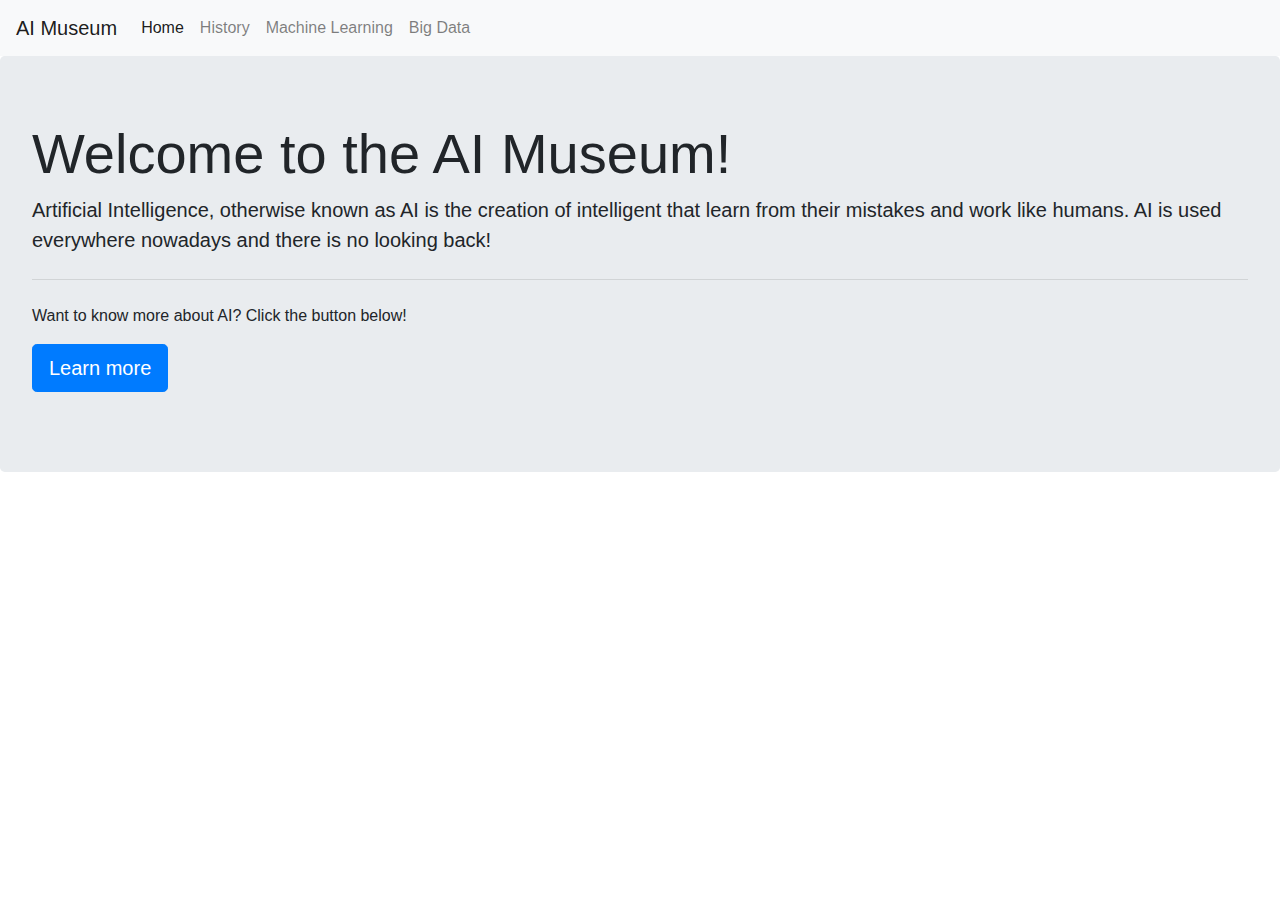
==== index.html @ 16e89c9d "basic home page, working on versioning" ====
<!DOCTYPE html>
<html>
  <head>
    <meta charset="UTF-8" />
    <title>Museum | Home</title>
    <link
      rel="stylesheet"
      href="https://maxcdn.bootstrapcdn.com/bootstrap/4.0.0/css/bootstrap.min.css"
      integrity="sha384-Gn5384xqQ1aoWXA+058RXPxPg6fy4IWvTNh0E263XmFcJlSAwiGgFAW/dAiS6JXm"
      crossorigin="anonymous"
    />
    <script src="https://ajax.googleapis.com/ajax/libs/jquery/3.1.0/jquery.min.js"></script>
  </head>
  <nav class="navbar navbar-expand-lg navbar-light bg-light">
    <a class="navbar-brand" href="/index.html">AI Museum</a>
    <button
      class="navbar-toggler"
      type="button"
      data-toggle="collapse"
      data-target="#navbarNavAltMarkup"
      aria-controls="navbarNavAltMarkup"
      aria-expanded="false"
      aria-label="Toggle navigation"
    >
      <span class="navbar-toggler-icon"></span>
    </button>
    <div class="collapse navbar-collapse" id="navbarNavAltMarkup">
      <div class="navbar-nav">
        <a class="nav-item nav-link active" href="#"
          >Home <span class="sr-only">(current)</span></a
        >
        <a class="nav-item nav-link" href="/history.html">History</a>
        <a class="nav-item nav-link" href="/machine-learning.html"
          >Machine Learning</a
        >
        <a class="nav-item nav-link" href="/big-data.html">Big Data</a>
      </div>
    </div>
  </nav>
  <body>
    <div class="jumbotron">
      <h1 class="display-4">Welcome to the AI Museum!</h1>
      <p class="lead">
        Artificial Intelligence, otherwise known as AI is the creation of
        intelligent that learn from their mistakes and work like humans. AI is
        used everywhere nowadays and there is no looking back!
      </p>
      <hr class="my-4" />
      <p>
        Want to know more about AI? Click the button below!
      </p>
      <p class="lead">
        <a class="btn btn-primary btn-lg" href="#" role="button">Learn more</a>
      </p>
    </div>
  </body>
</html>
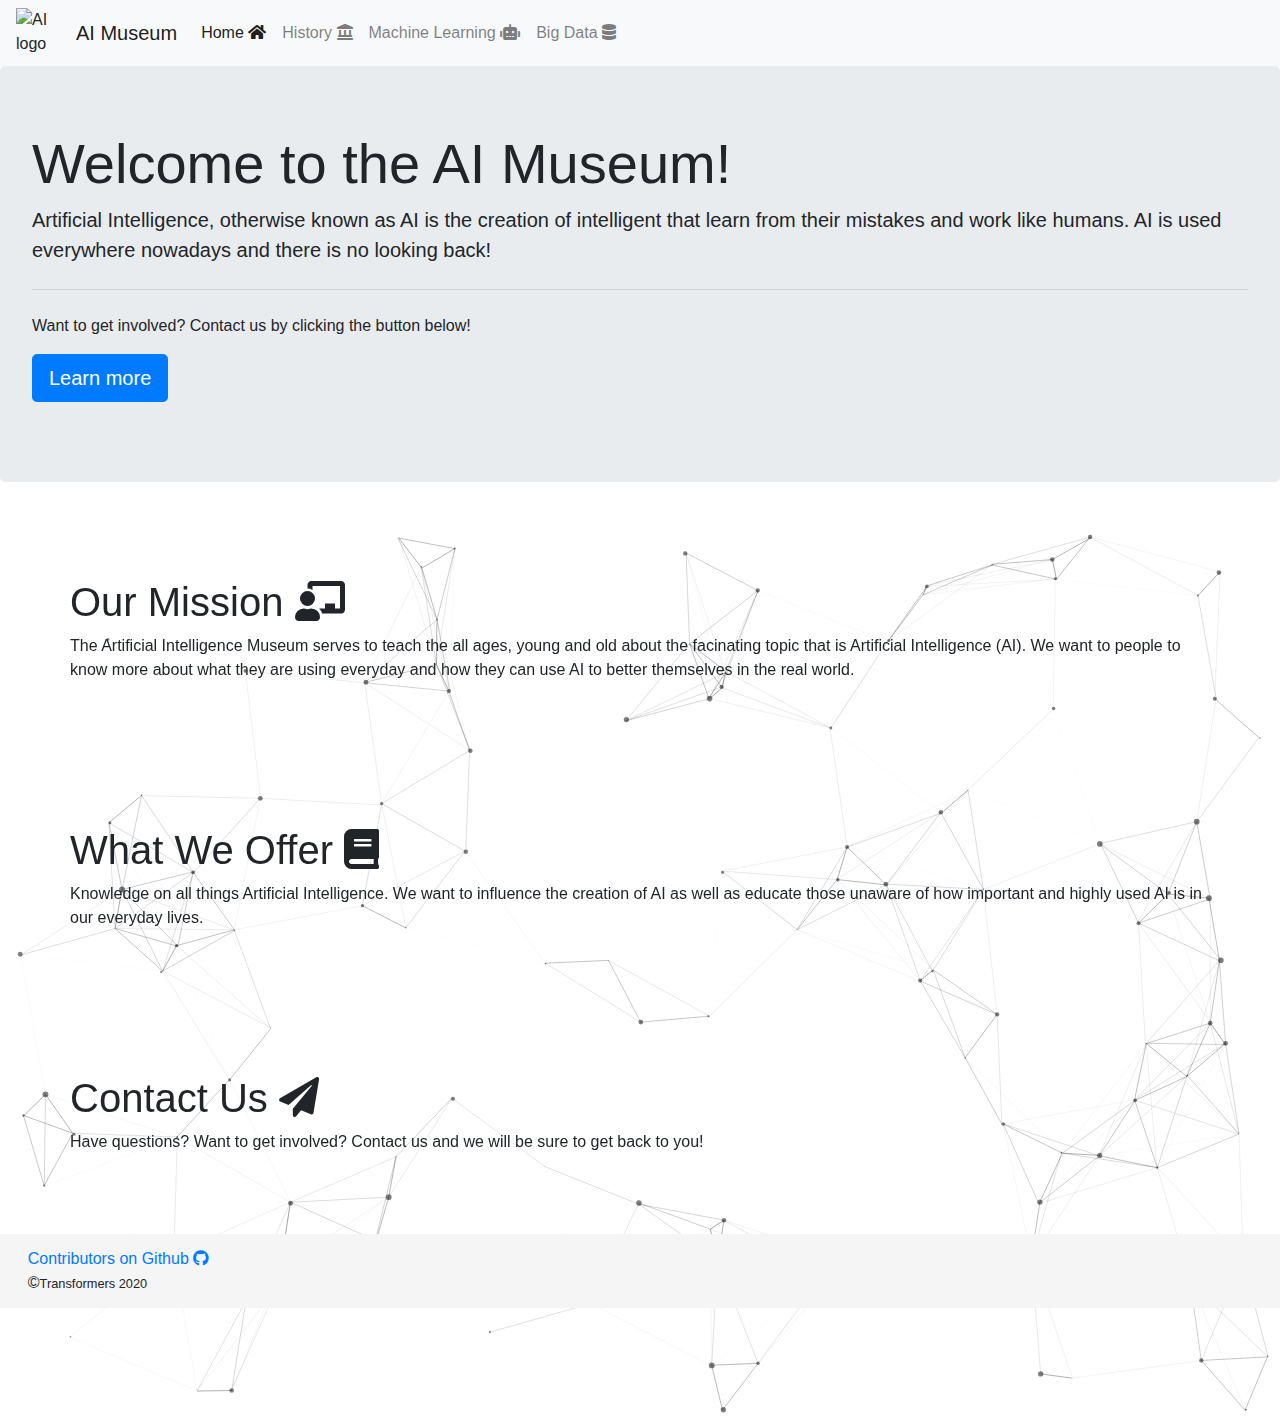
==== commit 8e07a4f4: "particles.js effect & section ++" ====
--- a/index.html
+++ b/index.html
@@ -1,57 +1,97 @@
 <!DOCTYPE html>
 <html>
-  <head>
-    <meta charset="UTF-8" />
-    <title>Museum | Home</title>
-    <link
-      rel="stylesheet"
-      href="https://maxcdn.bootstrapcdn.com/bootstrap/4.0.0/css/bootstrap.min.css"
-      integrity="sha384-Gn5384xqQ1aoWXA+058RXPxPg6fy4IWvTNh0E263XmFcJlSAwiGgFAW/dAiS6JXm"
-      crossorigin="anonymous"
-    />
-    <script src="https://ajax.googleapis.com/ajax/libs/jquery/3.1.0/jquery.min.js"></script>
-  </head>
-  <nav class="navbar navbar-expand-lg navbar-light bg-light">
-    <a class="navbar-brand" href="/index.html">AI Museum</a>
-    <button
-      class="navbar-toggler"
-      type="button"
-      data-toggle="collapse"
-      data-target="#navbarNavAltMarkup"
-      aria-controls="navbarNavAltMarkup"
-      aria-expanded="false"
-      aria-label="Toggle navigation"
-    >
-      <span class="navbar-toggler-icon"></span>
-    </button>
-    <div class="collapse navbar-collapse" id="navbarNavAltMarkup">
-      <div class="navbar-nav">
-        <a class="nav-item nav-link active" href="#"
-          >Home <span class="sr-only">(current)</span></a
-        >
-        <a class="nav-item nav-link" href="/history.html">History</a>
-        <a class="nav-item nav-link" href="/machine-learning.html"
-          >Machine Learning</a
-        >
-        <a class="nav-item nav-link" href="/big-data.html">Big Data</a>
+
+<head>
+  <meta charset="UTF-8" />
+  <title>Museum | Home</title>
+  <link rel="stylesheet" href="https://maxcdn.bootstrapcdn.com/bootstrap/4.0.0/css/bootstrap.min.css"
+    integrity="sha384-Gn5384xqQ1aoWXA+058RXPxPg6fy4IWvTNh0E263XmFcJlSAwiGgFAW/dAiS6JXm" crossorigin="anonymous" />
+  <link rel="stylesheet" href="https://cdnjs.cloudflare.com/ajax/libs/font-awesome/5.11.2/css/all.min.css" />
+  <link rel="stylesheet" href="styles/styles.css" />
+  <script src="https://ajax.googleapis.com/ajax/libs/jquery/3.1.0/jquery.min.js"></script>
+  <script src="js/particles.js"></script>
+</head>
+<script>
+  particlesJS.load('particles-js', 'assets/particles.json', function () {
+    console.log('callback - particles.js config loaded');
+  });
+</script>
+
+<nav class="navbar navbar-expand-lg navbar-light bg-light">
+  <img src="images/ai.png" height="50" width="50" alt="AI logo">
+  <a class="navbar-brand" href="/index.html">AI Museum</a>
+  <button class="navbar-toggler" type="button" data-toggle="collapse" data-target="#navbarNavAltMarkup"
+    aria-controls="navbarNavAltMarkup" aria-expanded="false" aria-label="Toggle navigation">
+    <span class="navbar-toggler-icon"></span>
+  </button>
+  <div class="collapse navbar-collapse" id="navbarNavAltMarkup">
+    <div class="navbar-nav">
+      <a class="nav-item nav-link active" href="#">Home <i class="fas fa-home"></i><span
+          class="sr-only">(current)</span></a>
+      <a class="nav-item nav-link" href="pages/history.html">History <i class="fas fa-landmark"></i></a>
+      <a class="nav-item nav-link" href="pages/machine-learning.html">Machine Learning <i class="fas fa-robot"></i></a>
+      <a class="nav-item nav-link" href="pages/big-data.html">Big Data <i class="fas fa-database"></i></a>
+    </div>
+  </div>
+</nav>
+
+<body>
+  <div class="jumbotron">
+    <h1 class="display-4">Welcome to the AI Museum!</h1>
+    <p class="lead">
+      Artificial Intelligence, otherwise known as AI is the creation of
+      intelligent that learn from their mistakes and work like humans. AI is
+      used everywhere nowadays and there is no looking back!
+    </p>
+    <hr class="my-4" />
+    <p>
+      Want to get involved? Contact us by clicking the button below!
+    </p>
+    <p class="lead">
+      <a class="btn btn-primary btn-lg learn-more" href="#contact" role="button">Learn more</a>
+    </p>
+  </div>
+  <div id="particles-js"></div>
+  <div class="container">
+    <h1 class="display-6">
+      Our Mission <i class="fas fa-chalkboard-teacher"></i>
+    </h1>
+    <p>
+      The Artificial Intelligence Museum serves to teach the all ages, young
+      and old about the facinating topic that is Artificial Intelligence (AI).
+      We want to people to know more about what they are using everyday and
+      how they can use AI to better themselves in the real world.
+    </p>
+  </div>
+
+  <div class="container">
+    <h1 class="display-6">
+      What We Offer <i class="fas fa-book"></i>
+    </h1>
+    <p>
+      Knowledge on all things Artificial Intelligence. We want to influence the creation of AI as well as educate those
+      unaware of how important and highly used AI is in our everyday lives.
+    </p>
+  </div>
+
+  <div class="container">
+    <div id="contact">
+      <h1 class="display-7">Contact Us <i class="fas fa-paper-plane"></i></h1>
+      <p>
+        Have questions? Want to get involved? Contact us and we will be sure
+        to get back to you!
+      </p>
+    </div>
+  </div>
+  <footer>
+    <div class="container-fluid">
+      <a href="https://github.com/cis2910ctransformers/cis2910ctransformers/graphs/contributors">Contributors on Github
+        <i class="fab fa-github"></i></a>
+      <div id="copyright">
+        &copy;<small>Transformers 2020</small>
       </div>
     </div>
-  </nav>
-  <body>
-    <div class="jumbotron">
-      <h1 class="display-4">Welcome to the AI Museum!</h1>
-      <p class="lead">
-        Artificial Intelligence, otherwise known as AI is the creation of
-        intelligent that learn from their mistakes and work like humans. AI is
-        used everywhere nowadays and there is no looking back!
-      </p>
-      <hr class="my-4" />
-      <p>
-        Want to know more about AI? Click the button below!
-      </p>
-      <p class="lead">
-        <a class="btn btn-primary btn-lg" href="#" role="button">Learn more</a>
-      </p>
-    </div>
-  </body>
-</html>
+  </footer>
+</body>
+
+</html>--- a/styles/styles.css
+++ b/styles/styles.css
@@ -0,0 +1,77 @@
+body,
+html {
+  scroll-behavior: smooth;
+  animation: fadeIn 1s ease-in-out;
+}
+
+.nav-link:hover {
+  animation: pulse 2s ease-in-out infinite;
+}
+
+#particles-js {
+  position: absolute;
+  height: 100%;
+  width: 100%;
+}
+
+.container {
+  position: relative;
+  padding: 5% 0 5% 0;
+}
+
+footer {
+  position: relative;
+  padding: 1%;
+  background-color: #f5f5f5;
+}
+
+ul.horizontal-list>li{
+  display:inline;
+}
+
+table{
+  margin-left: auto;
+  margin-right: auto;
+}
+thead,tbody, tfoot, tr, td, th{
+  border:1px solid darkgrey;
+  border-collapse: collapse;
+  padding:5px;
+  margin:5px;
+}
+
+table th{
+  text-align: center;
+  background-color: cadetblue;
+}
+tr:hover {
+  background-color: #f5f5f5;
+}
+
+nav>img{
+  margin-right: 10px;
+}
+
+@keyframes fadeIn {
+  from {
+    opacity: 0;
+  }
+  to {
+    opacity: 1;
+  }
+}
+
+@keyframes pulse {
+  0% {
+  -webkit-transform: scale3d(1, 1, 1);
+  transform: scale3d(1, 1, 1);
+  }
+  50% {
+  -webkit-transform: scale3d(1.05, 1.05, 1.05);
+  transform: scale3d(1.05, 1.05, 1.05);
+  }
+  100% {
+  -webkit-transform: scale3d(1, 1, 1);
+  transform: scale3d(1, 1, 1);
+  }
+  } 
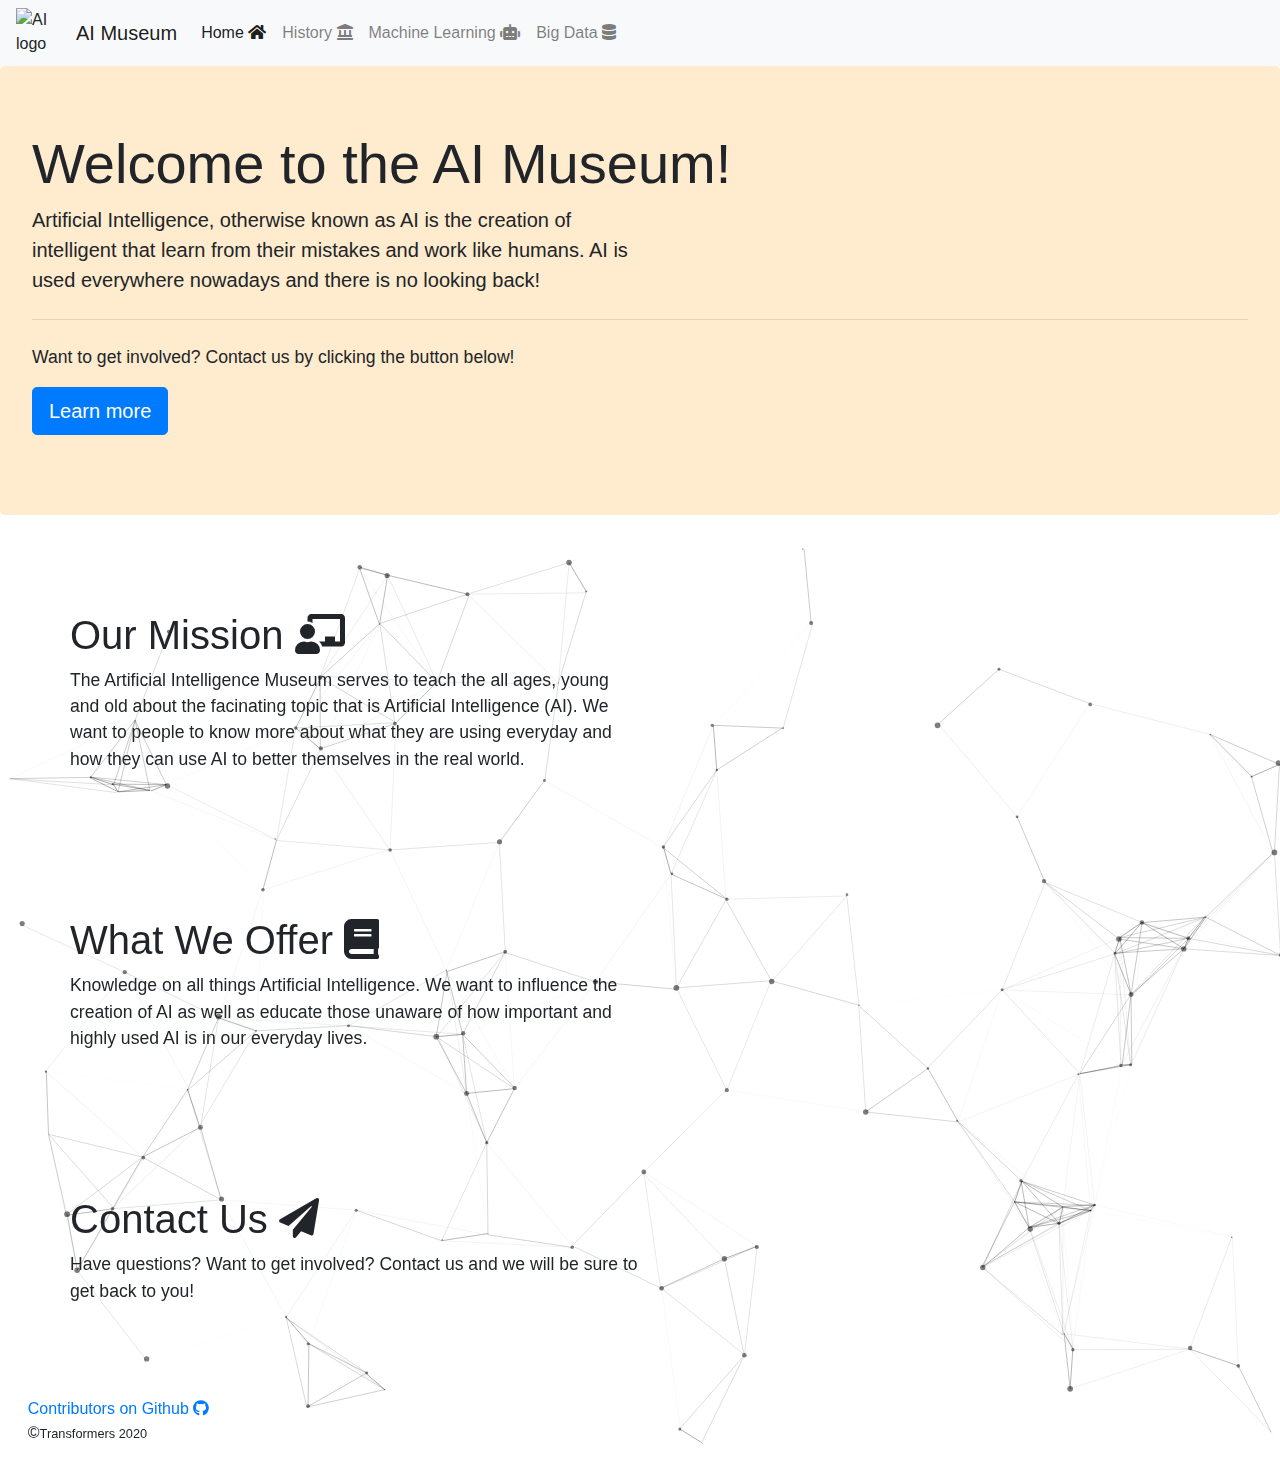
==== commit df7949ba: "major styles update" ====
--- a/index.html
+++ b/index.html
@@ -10,6 +10,7 @@
   <link rel="stylesheet" href="styles/styles.css" />
   <script src="https://ajax.googleapis.com/ajax/libs/jquery/3.1.0/jquery.min.js"></script>
   <script src="js/particles.js"></script>
+  <script src="../js/scroll.js"></script>
 </head>
 <script>
   particlesJS.load('particles-js', 'assets/particles.json', function () {
@@ -36,6 +37,7 @@
 </nav>
 
 <body>
+  <div id="topscroll"></div>
   <div class="jumbotron">
     <h1 class="display-4">Welcome to the AI Museum!</h1>
     <p class="lead">
@@ -92,6 +94,7 @@
       </div>
     </div>
   </footer>
+  <a id="scrollTop" title="Back to top" href="#"></a>
 </body>
 
 </html>--- a/styles/styles.css
+++ b/styles/styles.css
@@ -1,11 +1,6 @@
 body,
 html {
   scroll-behavior: smooth;
-  animation: fadeIn 1s ease-in-out;
-}
-
-.nav-link:hover {
-  animation: pulse 2s ease-in-out infinite;
 }
 
 #particles-js {
@@ -22,56 +17,73 @@
 footer {
   position: relative;
   padding: 1%;
-  background-color: #f5f5f5;
 }
 
-ul.horizontal-list>li{
-  display:inline;
+ul.horizontal-list>li {
+  display: inline;
 }
 
-table{
+table {
   margin-left: auto;
   margin-right: auto;
 }
-thead,tbody, tfoot, tr, td, th{
-  border:1px solid darkgrey;
+
+thead,
+tbody,
+tfoot,
+tr,
+td,
+th {
   border-collapse: collapse;
-  padding:5px;
-  margin:5px;
+  padding: 5px;
+  margin: 5px;
 }
 
-table th{
+table th {
   text-align: center;
   background-color: cadetblue;
 }
+
 tr:hover {
   background-color: #f5f5f5;
 }
 
-nav>img{
+nav>img {
   margin-right: 10px;
 }
 
-@keyframes fadeIn {
-  from {
-    opacity: 0;
-  }
-  to {
-    opacity: 1;
-  }
+#languagesusedinbd {
+  float: right;
 }
 
-@keyframes pulse {
-  0% {
-  -webkit-transform: scale3d(1, 1, 1);
-  transform: scale3d(1, 1, 1);
-  }
-  50% {
-  -webkit-transform: scale3d(1.05, 1.05, 1.05);
-  transform: scale3d(1.05, 1.05, 1.05);
-  }
-  100% {
-  -webkit-transform: scale3d(1, 1, 1);
-  transform: scale3d(1, 1, 1);
-  }
-  } 
+#applicationofbd {
+  float: left;
+}
+
+button.calculatechances:hover,
+button.calculatechances:focus,
+select:hover,
+select:focus {
+  box-shadow: 0 0 5px rgba(0, 0, 0, .75);
+}
+
+button.calculatechances,
+select {
+  background-color: lightblue;
+  border-radius: 10px;
+}
+
+section>header {
+  color: dimgray;
+  font-weight: bolder;
+  text-shadow: 0px 4px 3px dodgerblue;
+}
+
+p {
+  font-size: 1.1em;
+  width: 50%;
+}
+
+.jumbotron {
+  background-color: blanchedalmond;
+}
